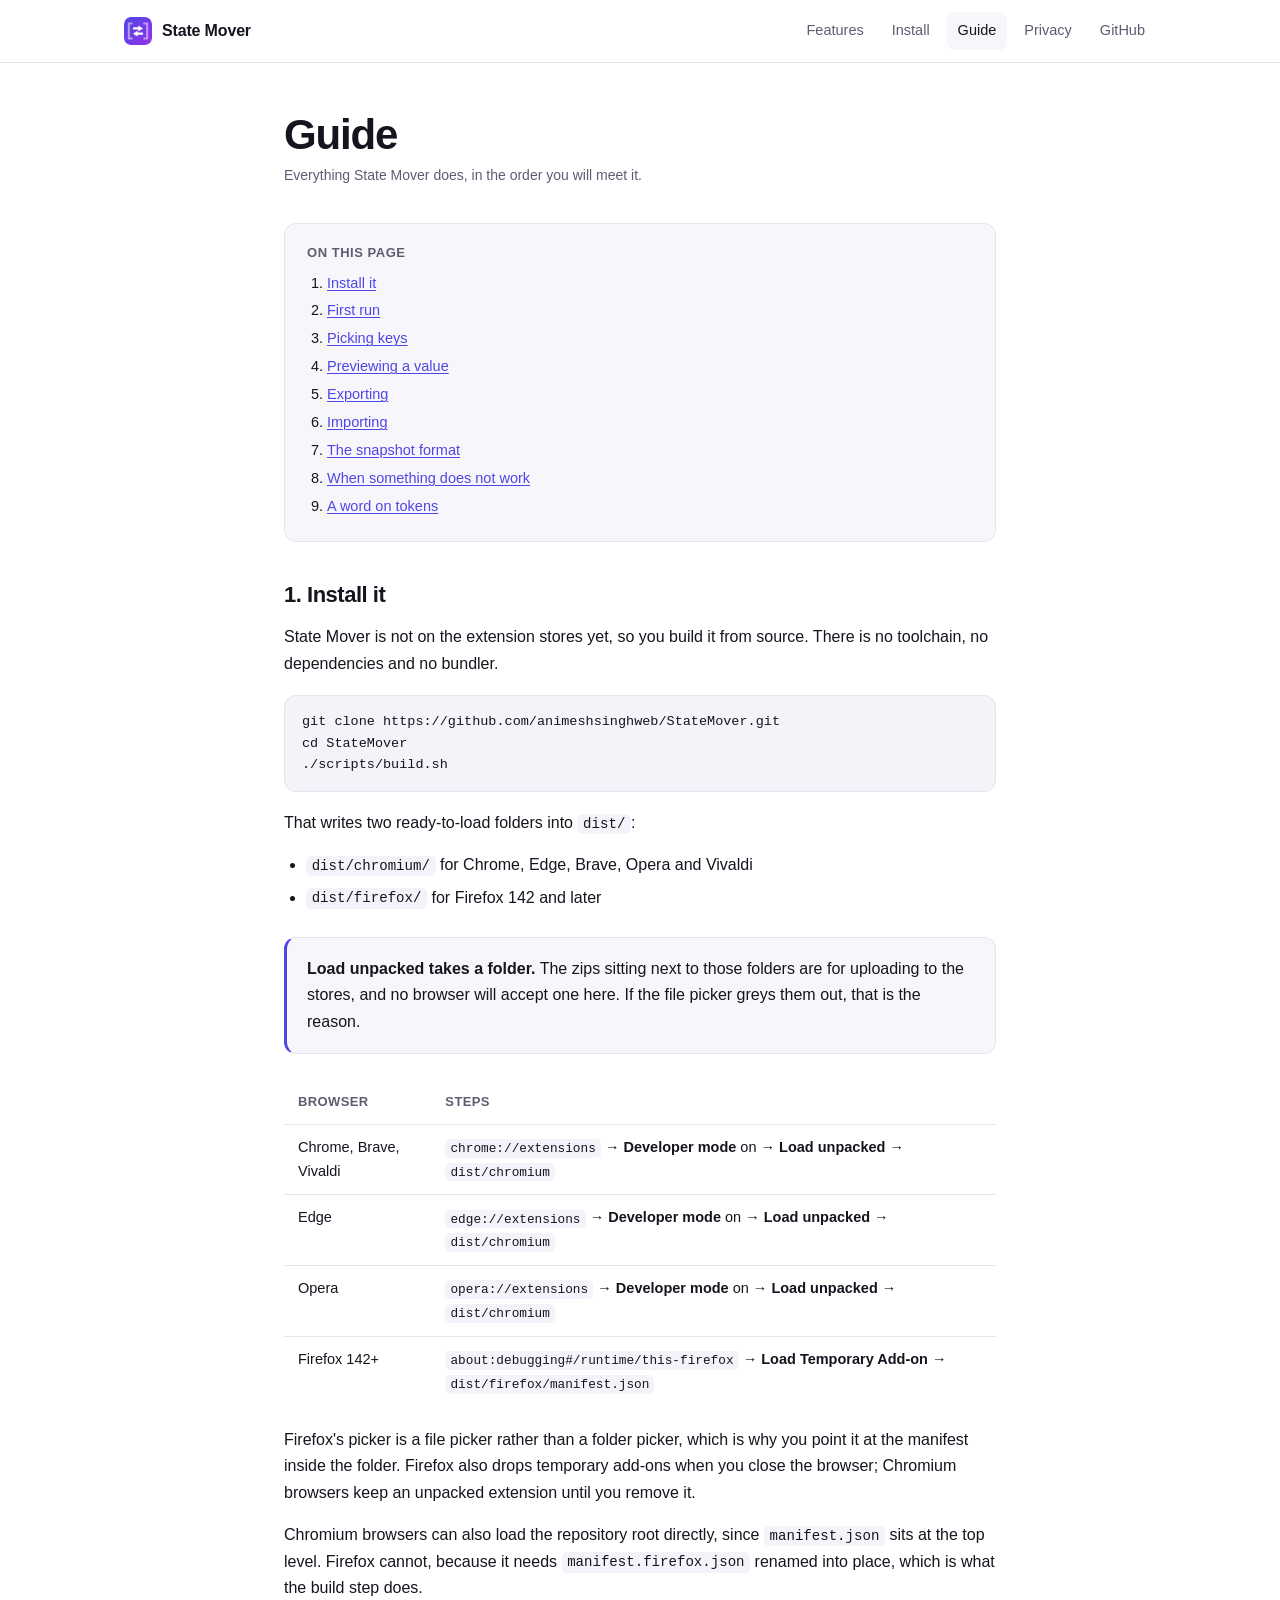
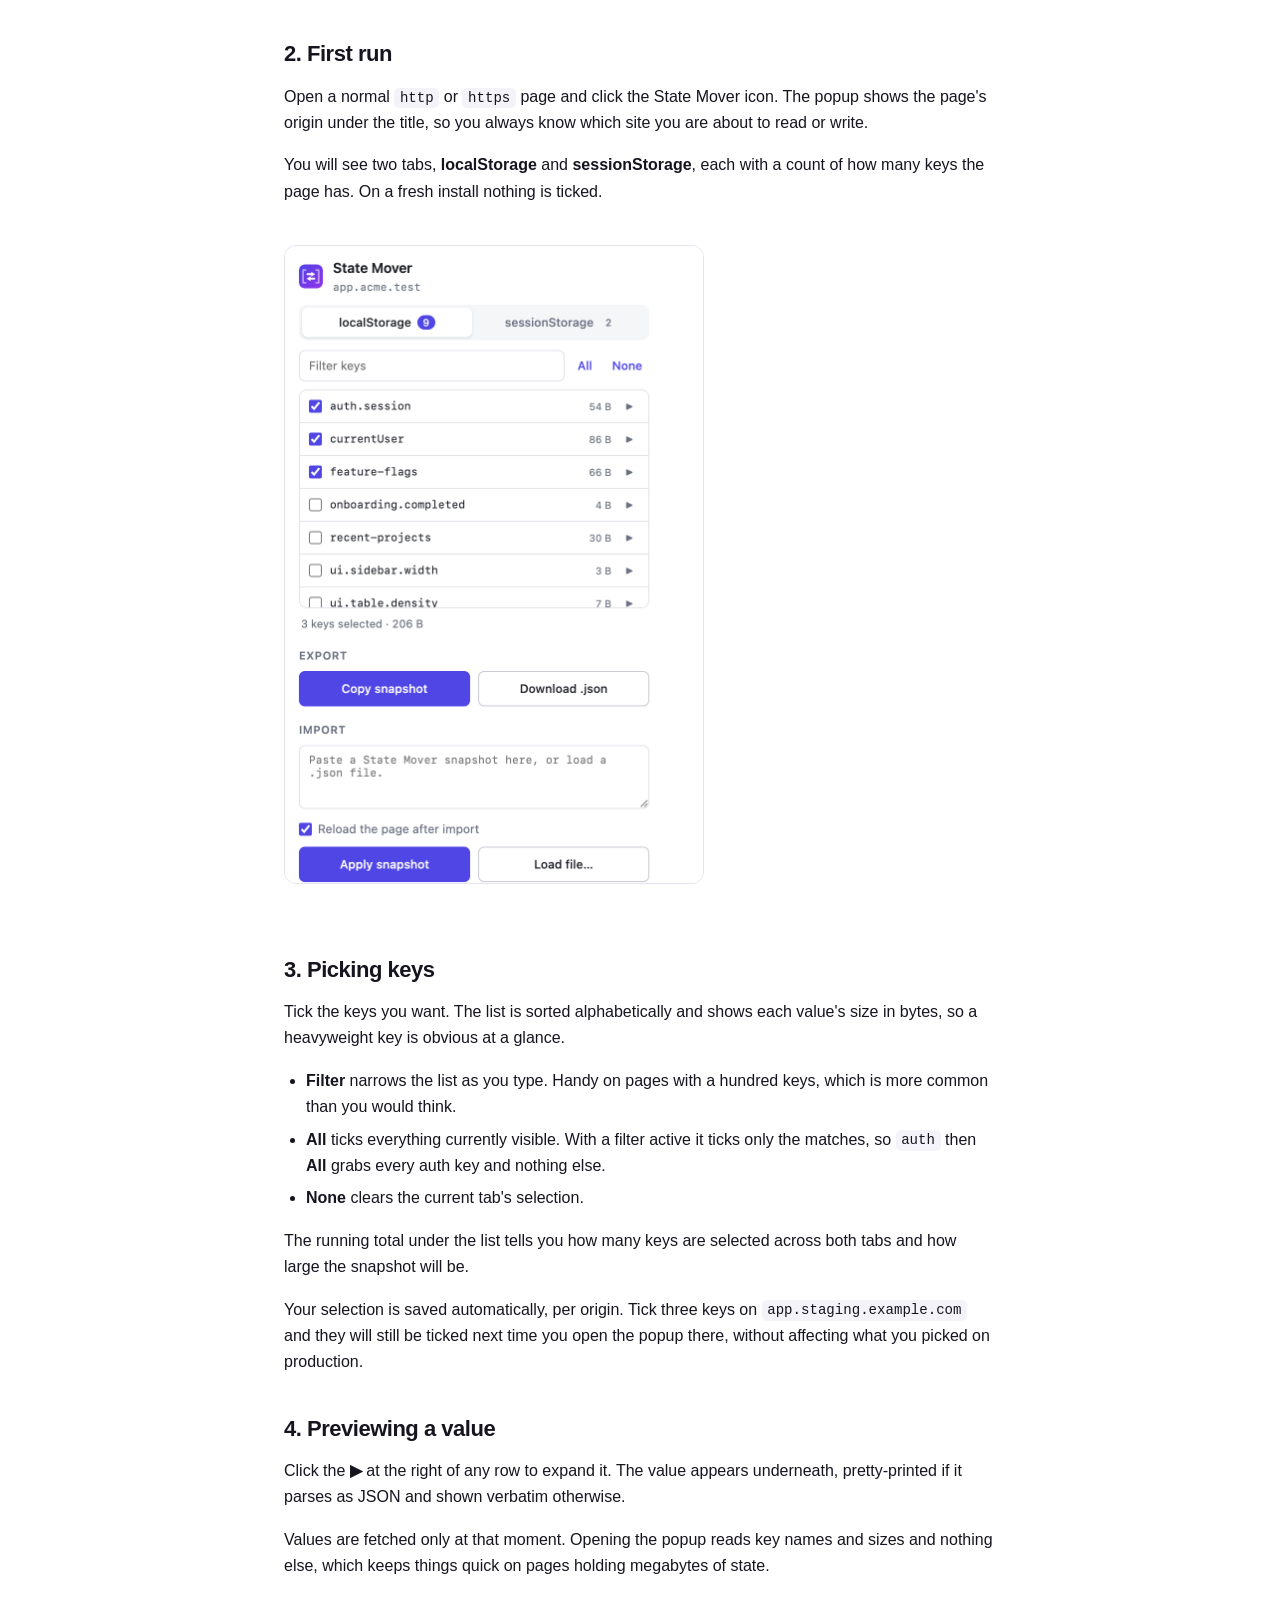
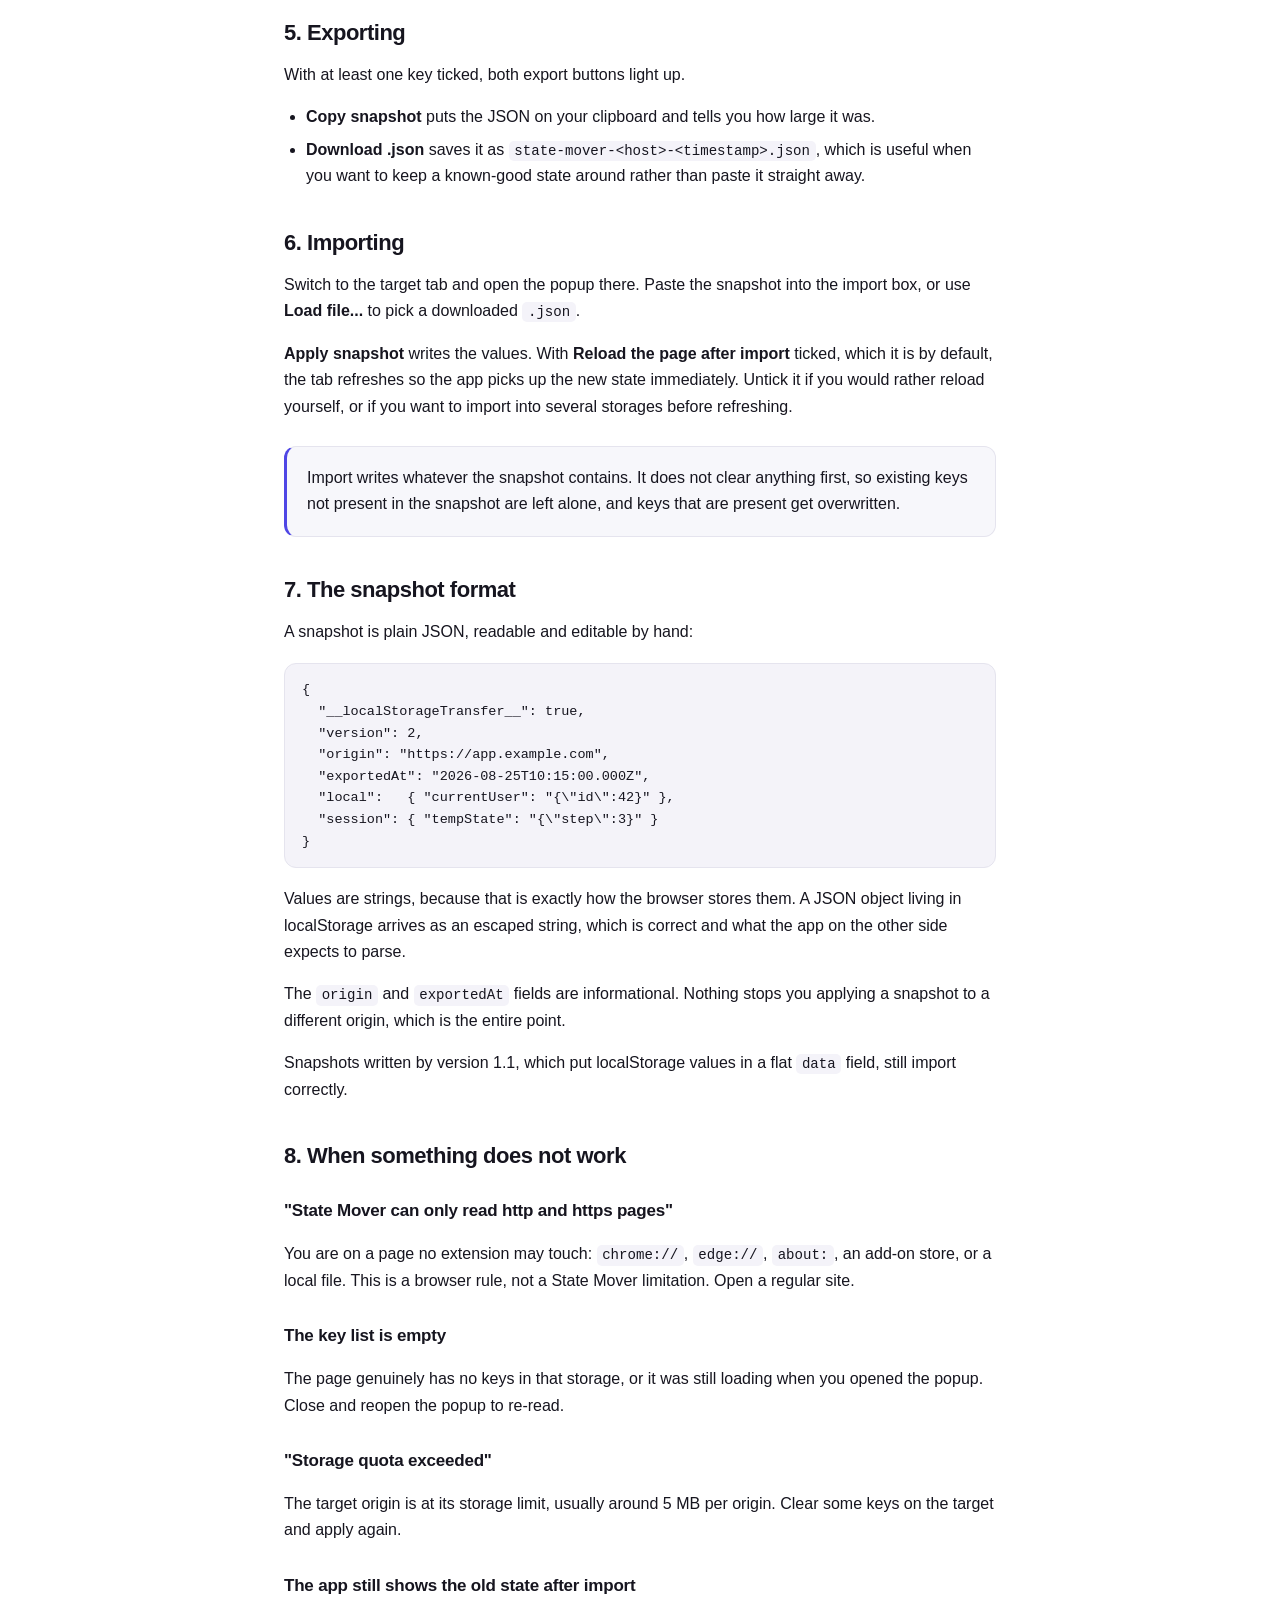
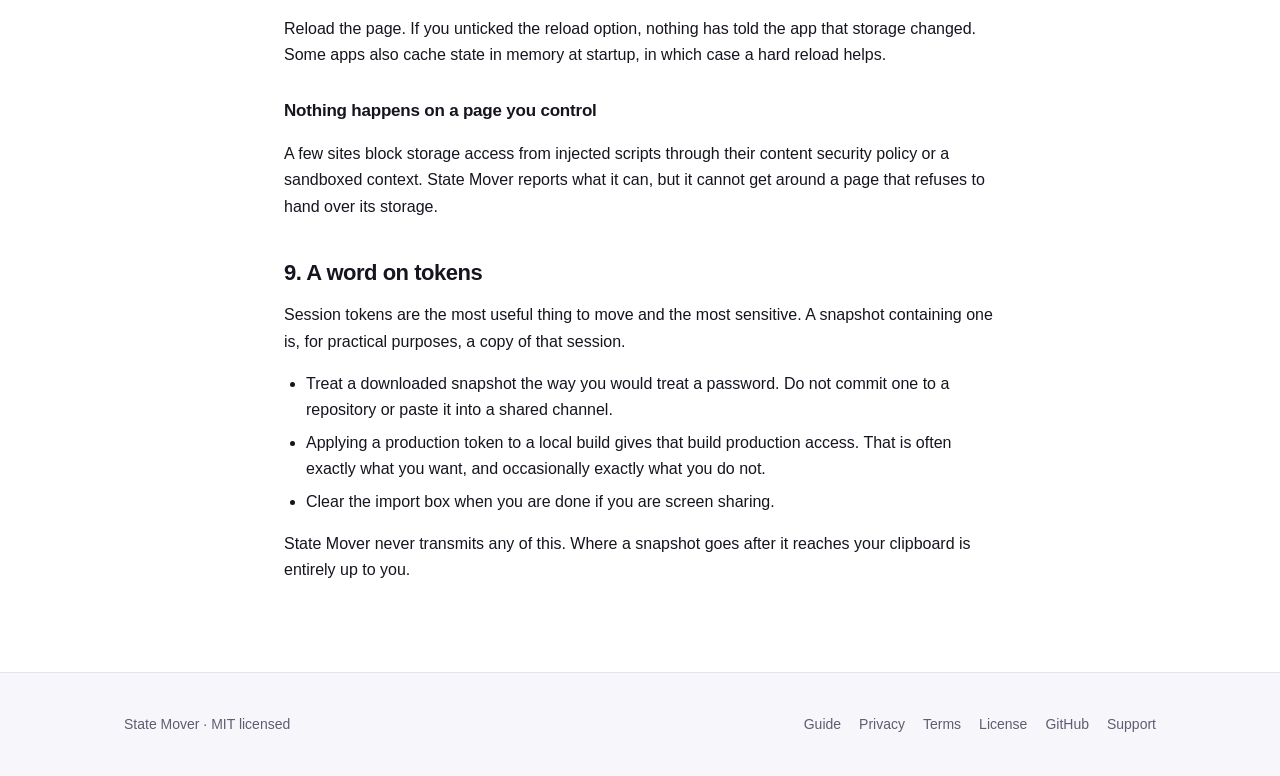
==== docs/guide.html @ 199f15c7 "Add the project site, and the legal pages the stores ask for Every extension store wants a reachable" ====
<!DOCTYPE html>
<html lang="en">
<head>
<meta charset="UTF-8">
<meta name="viewport" content="width=device-width, initial-scale=1">
<title>Guide - State Mover</title>
<meta name="description" content="How to install State Mover, pick keys, export a snapshot, import it on another origin, and what to do when something does not work.">
<link rel="canonical" href="https://animeshsinghweb.github.io/StateMover/guide.html">
<meta property="og:title" content="State Mover guide">
<meta property="og:description" content="Install, pick keys, export, import, and troubleshoot.">
<meta property="og:image" content="https://animeshsinghweb.github.io/StateMover/assets/og.png">
<meta name="twitter:card" content="summary_large_image">
<link rel="icon" href="assets/logo.svg" type="image/svg+xml">
<link rel="stylesheet" href="styles.css">
</head>
<body>

<header class="site-header">
    <div class="wrap">
        <a class="brand" href="./"><img src="assets/logo.svg" alt="">State Mover</a>
        <nav class="site-nav">
            <a href="./#features">Features</a>
            <a href="./#install">Install</a>
            <a href="guide.html" aria-current="page">Guide</a>
            <a href="privacy.html">Privacy</a>
            <a href="https://github.com/animeshsinghweb/StateMover">GitHub</a>
        </nav>
    </div>
</header>

<main class="doc">
<div class="wrap">

<h1>Guide</h1>
<p class="updated">Everything State Mover does, in the order you will meet it.</p>

<nav class="toc">
    <strong>On this page</strong>
    <ol>
        <li><a href="#install">Install it</a></li>
        <li><a href="#first-run">First run</a></li>
        <li><a href="#picking">Picking keys</a></li>
        <li><a href="#preview">Previewing a value</a></li>
        <li><a href="#export">Exporting</a></li>
        <li><a href="#import">Importing</a></li>
        <li><a href="#format">The snapshot format</a></li>
        <li><a href="#troubleshooting">When something does not work</a></li>
        <li><a href="#safety">A word on tokens</a></li>
    </ol>
</nav>

<section id="install">
<h2>1. Install it</h2>

<p>State Mover is not on the extension stores yet, so you build it from source. There is no toolchain, no dependencies and no bundler.</p>

<pre><code>git clone https://github.com/animeshsinghweb/StateMover.git
cd StateMover
./scripts/build.sh</code></pre>

<p>That writes two ready-to-load folders into <code>dist/</code>:</p>

<ul>
    <li><code>dist/chromium/</code> for Chrome, Edge, Brave, Opera and Vivaldi</li>
    <li><code>dist/firefox/</code> for Firefox 142 and later</li>
</ul>

<div class="callout">
<p><strong>Load unpacked takes a folder.</strong> The zips sitting next to those
folders are for uploading to the stores, and no browser will accept one here. If
the file picker greys them out, that is the reason.</p>
</div>

<div class="table-scroll">
<table>
    <thead><tr><th>Browser</th><th>Steps</th></tr></thead>
    <tbody>
        <tr><td>Chrome, Brave, Vivaldi</td><td><code>chrome://extensions</code> &rarr; <strong>Developer mode</strong> on &rarr; <strong>Load unpacked</strong> &rarr; <code>dist/chromium</code></td></tr>
        <tr><td>Edge</td><td><code>edge://extensions</code> &rarr; <strong>Developer mode</strong> on &rarr; <strong>Load unpacked</strong> &rarr; <code>dist/chromium</code></td></tr>
        <tr><td>Opera</td><td><code>opera://extensions</code> &rarr; <strong>Developer mode</strong> on &rarr; <strong>Load unpacked</strong> &rarr; <code>dist/chromium</code></td></tr>
        <tr><td>Firefox 142+</td><td><code>about:debugging#/runtime/this-firefox</code> &rarr; <strong>Load Temporary Add-on</strong> &rarr; <code>dist/firefox/manifest.json</code></td></tr>
    </tbody>
</table>
</div>

<p>Firefox's picker is a file picker rather than a folder picker, which is why you point it at the manifest inside the folder. Firefox also drops temporary add-ons when you close the browser; Chromium browsers keep an unpacked extension until you remove it.</p>

<p>Chromium browsers can also load the repository root directly, since <code>manifest.json</code> sits at the top level. Firefox cannot, because it needs <code>manifest.firefox.json</code> renamed into place, which is what the build step does.</p>
</section>

<section id="first-run">
<h2>2. First run</h2>

<p>Open a normal <code>http</code> or <code>https</code> page and click the State Mover icon. The popup shows the page's origin under the title, so you always know which site you are about to read or write.</p>

<p>You will see two tabs, <strong>localStorage</strong> and <strong>sessionStorage</strong>, each with a count of how many keys the page has. On a fresh install nothing is ticked.</p>

<img src="assets/popup.png" width="420" height="640" alt="The State Mover popup showing the localStorage tab with a filter box, a scrollable list of keys with checkboxes and byte sizes, and Export and Import sections below." style="border:1px solid var(--border);border-radius:12px;margin:24px 0">
</section>

<section id="picking">
<h2>3. Picking keys</h2>

<p>Tick the keys you want. The list is sorted alphabetically and shows each value's size in bytes, so a heavyweight key is obvious at a glance.</p>

<ul>
    <li><strong>Filter</strong> narrows the list as you type. Handy on pages with a hundred keys, which is more common than you would think.</li>
    <li><strong>All</strong> ticks everything currently visible. With a filter active it ticks only the matches, so <code>auth</code> then <strong>All</strong> grabs every auth key and nothing else.</li>
    <li><strong>None</strong> clears the current tab's selection.</li>
</ul>

<p>The running total under the list tells you how many keys are selected across both tabs and how large the snapshot will be.</p>

<p>Your selection is saved automatically, per origin. Tick three keys on <code>app.staging.example.com</code> and they will still be ticked next time you open the popup there, without affecting what you picked on production.</p>
</section>

<section id="preview">
<h2>4. Previewing a value</h2>

<p>Click the <strong>&#9654;</strong> at the right of any row to expand it. The value appears underneath, pretty-printed if it parses as JSON and shown verbatim otherwise.</p>

<p>Values are fetched only at that moment. Opening the popup reads key names and sizes and nothing else, which keeps things quick on pages holding megabytes of state.</p>
</section>

<section id="export">
<h2>5. Exporting</h2>

<p>With at least one key ticked, both export buttons light up.</p>

<ul>
    <li><strong>Copy snapshot</strong> puts the JSON on your clipboard and tells you how large it was.</li>
    <li><strong>Download .json</strong> saves it as <code>state-mover-&lt;host&gt;-&lt;timestamp&gt;.json</code>, which is useful when you want to keep a known-good state around rather than paste it straight away.</li>
</ul>
</section>

<section id="import">
<h2>6. Importing</h2>

<p>Switch to the target tab and open the popup there. Paste the snapshot into the import box, or use <strong>Load file...</strong> to pick a downloaded <code>.json</code>.</p>

<p><strong>Apply snapshot</strong> writes the values. With <strong>Reload the page after import</strong> ticked, which it is by default, the tab refreshes so the app picks up the new state immediately. Untick it if you would rather reload yourself, or if you want to import into several storages before refreshing.</p>

<div class="callout">
<p>Import writes whatever the snapshot contains. It does not clear anything first,
so existing keys not present in the snapshot are left alone, and keys that are
present get overwritten.</p>
</div>
</section>

<section id="format">
<h2>7. The snapshot format</h2>

<p>A snapshot is plain JSON, readable and editable by hand:</p>

<pre><code>{
  "__localStorageTransfer__": true,
  "version": 2,
  "origin": "https://app.example.com",
  "exportedAt": "2026-08-25T10:15:00.000Z",
  "local":   { "currentUser": "{\"id\":42}" },
  "session": { "tempState": "{\"step\":3}" }
}</code></pre>

<p>Values are strings, because that is exactly how the browser stores them. A JSON object living in localStorage arrives as an escaped string, which is correct and what the app on the other side expects to parse.</p>

<p>The <code>origin</code> and <code>exportedAt</code> fields are informational. Nothing stops you applying a snapshot to a different origin, which is the entire point.</p>

<p>Snapshots written by version 1.1, which put localStorage values in a flat <code>data</code> field, still import correctly.</p>
</section>

<section id="troubleshooting">
<h2>8. When something does not work</h2>

<h3>"State Mover can only read http and https pages"</h3>
<p>You are on a page no extension may touch: <code>chrome://</code>, <code>edge://</code>, <code>about:</code>, an add-on store, or a local file. This is a browser rule, not a State Mover limitation. Open a regular site.</p>

<h3>The key list is empty</h3>
<p>The page genuinely has no keys in that storage, or it was still loading when you opened the popup. Close and reopen the popup to re-read.</p>

<h3>"Storage quota exceeded"</h3>
<p>The target origin is at its storage limit, usually around 5 MB per origin. Clear some keys on the target and apply again.</p>

<h3>The app still shows the old state after import</h3>
<p>Reload the page. If you unticked the reload option, nothing has told the app that storage changed. Some apps also cache state in memory at startup, in which case a hard reload helps.</p>

<h3>Nothing happens on a page you control</h3>
<p>A few sites block storage access from injected scripts through their content security policy or a sandboxed context. State Mover reports what it can, but it cannot get around a page that refuses to hand over its storage.</p>
</section>

<section id="safety">
<h2>9. A word on tokens</h2>

<p>Session tokens are the most useful thing to move and the most sensitive. A snapshot containing one is, for practical purposes, a copy of that session.</p>

<ul>
    <li>Treat a downloaded snapshot the way you would treat a password. Do not commit one to a repository or paste it into a shared channel.</li>
    <li>Applying a production token to a local build gives that build production access. That is often exactly what you want, and occasionally exactly what you do not.</li>
    <li>Clear the import box when you are done if you are screen sharing.</li>
</ul>

<p>State Mover never transmits any of this. Where a snapshot goes after it reaches your clipboard is entirely up to you.</p>
</section>

</div>
</main>

<footer class="site-footer">
    <div class="wrap">
        <span>State Mover &middot; MIT licensed</span>
        <nav class="footer-links">
            <a href="guide.html">Guide</a>
            <a href="privacy.html">Privacy</a>
            <a href="terms.html">Terms</a>
            <a href="license.html">License</a>
            <a href="https://github.com/animeshsinghweb/StateMover">GitHub</a>
            <a href="https://github.com/animeshsinghweb/StateMover/issues">Support</a>
        </nav>
    </div>
</footer>

</body>
</html>
---- docs/styles.css ----
:root {
    color-scheme: light dark;
    --bg: #ffffff;
    --bg-sunken: #f7f7fb;
    --bg-raised: #ffffff;
    --border: #e5e4ee;
    --text: #16151f;
    --text-muted: #5f5c72;
    --accent: #4f46e5;
    --accent-strong: #4338ca;
    --accent-soft: #f0eeff;
    --code-bg: #f4f3f9;
    --shadow: 0 1px 2px rgb(20 16 50 / .05), 0 12px 32px -14px rgb(20 16 50 / .16);
    --radius: 12px;
    --maxw: 1080px;
}

@media (prefers-color-scheme: dark) {
    :root {
        --bg: #121116;
        --bg-sunken: #1a1922;
        --bg-raised: #1c1b25;
        --border: #2f2e3c;
        --text: #e9e8ef;
        --text-muted: #9c99ad;
        --accent: #8b83f7;
        --accent-strong: #a49df9;
        --accent-soft: #221f3a;
        --code-bg: #201f2b;
        --shadow: 0 1px 2px rgb(0 0 0 / .3), 0 12px 32px -14px rgb(0 0 0 / .6);
    }
}

* { box-sizing: border-box; }

html { scroll-behavior: smooth; }
@media (prefers-reduced-motion: reduce) { html { scroll-behavior: auto; } }

body {
    margin: 0;
    background: var(--bg);
    color: var(--text);
    font: 16px/1.65 -apple-system, BlinkMacSystemFont, "Segoe UI", Roboto, Ubuntu, sans-serif;
    -webkit-font-smoothing: antialiased;
}

.wrap { width: 100%; max-width: var(--maxw); margin: 0 auto; padding: 0 24px; }

a { color: var(--accent); text-decoration-thickness: 1px; text-underline-offset: 2px; }
a:hover { color: var(--accent-strong); }

code, pre, kbd {
    font-family: ui-monospace, SFMono-Regular, Menlo, Consolas, monospace;
}

code {
    padding: 0.15em 0.4em;
    border-radius: 5px;
    background: var(--code-bg);
    font-size: 0.88em;
}

pre {
    margin: 18px 0;
    padding: 15px 17px;
    border: 1px solid var(--border);
    border-radius: var(--radius);
    background: var(--code-bg);
    overflow-x: auto;
    font-size: 13.5px;
    line-height: 1.6;
}

pre code { padding: 0; background: none; font-size: inherit; }

kbd {
    padding: 2px 6px;
    border: 1px solid var(--border);
    border-bottom-width: 2px;
    border-radius: 5px;
    background: var(--bg-raised);
    font-size: 0.85em;
}

img { max-width: 100%; height: auto; }

/* --- Header --- */

.site-header {
    position: sticky;
    top: 0;
    z-index: 10;
    background: color-mix(in srgb, var(--bg) 88%, transparent);
    backdrop-filter: saturate(180%) blur(12px);
    border-bottom: 1px solid var(--border);
}

.site-header .wrap {
    display: flex;
    align-items: center;
    gap: 16px;
    height: 62px;
}

.brand {
    display: flex;
    align-items: center;
    gap: 10px;
    font-weight: 650;
    color: var(--text);
    text-decoration: none;
    letter-spacing: -0.01em;
}

.brand img { width: 28px; height: 28px; border-radius: 7px; }

.site-nav { margin-left: auto; display: flex; align-items: center; gap: 6px; flex-wrap: wrap; }

.site-nav a {
    padding: 7px 11px;
    border-radius: 8px;
    color: var(--text-muted);
    font-size: 14.5px;
    font-weight: 500;
    text-decoration: none;
}

.site-nav a:hover { background: var(--bg-sunken); color: var(--text); }
.site-nav a[aria-current="page"] { color: var(--text); background: var(--bg-sunken); }

/* --- Buttons --- */

.btn {
    display: inline-flex;
    align-items: center;
    gap: 8px;
    padding: 11px 20px;
    border: 1px solid var(--border);
    border-radius: 10px;
    background: var(--bg-raised);
    color: var(--text);
    font-size: 15px;
    font-weight: 550;
    text-decoration: none;
    white-space: nowrap;
}

.btn:hover { border-color: var(--text-muted); color: var(--text); }

.btn-primary {
    background: var(--accent);
    border-color: var(--accent);
    color: #ffffff;
}

.btn-primary:hover { background: var(--accent-strong); border-color: var(--accent-strong); color: #ffffff; }

/* --- Hero --- */

.hero { padding: 76px 0 56px; text-align: center; }

.hero h1 {
    margin: 0 0 18px;
    font-size: clamp(34px, 6vw, 56px);
    line-height: 1.07;
    letter-spacing: -0.03em;
    font-weight: 700;
}

.hero h1 em {
    font-style: normal;
    background: linear-gradient(96deg, #4f46e5, #9333ea);
    -webkit-background-clip: text;
    background-clip: text;
    color: transparent;
}

.hero .lede {
    max-width: 620px;
    margin: 0 auto 30px;
    font-size: clamp(17px, 2.2vw, 20px);
    color: var(--text-muted);
}

.hero-actions {
    display: flex;
    justify-content: center;
    gap: 12px;
    flex-wrap: wrap;
    margin-bottom: 12px;
}

.hero-note { font-size: 13.5px; color: var(--text-muted); }

.hero-shot {
    margin: 48px auto 0;
    width: 100%;
    max-width: 760px;
    border-radius: var(--radius);
    border: 1px solid var(--border);
    box-shadow: var(--shadow);
    display: block;
    overflow: hidden;
}

/* --- Sections --- */

section { padding: 56px 0; }
section + section { border-top: 1px solid var(--border); }

h2 {
    margin: 0 0 10px;
    font-size: clamp(24px, 3.4vw, 32px);
    line-height: 1.2;
    letter-spacing: -0.022em;
    font-weight: 680;
}

.section-lede { margin: 0 0 32px; color: var(--text-muted); max-width: 640px; }

h3 { margin: 32px 0 8px; font-size: 19px; letter-spacing: -0.012em; font-weight: 640; }

.grid {
    display: grid;
    grid-template-columns: repeat(auto-fit, minmax(250px, 1fr));
    gap: 18px;
}

.card {
    padding: 22px;
    border: 1px solid var(--border);
    border-radius: var(--radius);
    background: var(--bg-raised);
}

.card h3 { margin: 0 0 6px; font-size: 16.5px; }
.card p { margin: 0; color: var(--text-muted); font-size: 14.5px; line-height: 1.6; }

.card-icon {
    display: grid;
    place-items: center;
    width: 34px;
    height: 34px;
    margin-bottom: 13px;
    border-radius: 9px;
    background: var(--accent-soft);
    color: var(--accent);
}

.card-icon svg { width: 18px; height: 18px; }

/* --- Steps --- */

.steps { counter-reset: step; display: grid; gap: 20px; margin: 0; padding: 0; list-style: none; }

.steps li {
    counter-increment: step;
    display: grid;
    grid-template-columns: 34px 1fr;
    gap: 15px;
    align-items: start;
}

.steps li::before {
    content: counter(step);
    display: grid;
    place-items: center;
    width: 34px;
    height: 34px;
    border-radius: 999px;
    background: var(--accent);
    color: #ffffff;
    font-size: 14px;
    font-weight: 650;
}

.steps li > div > strong { display: block; margin-bottom: 2px; }
.steps li p { margin: 0; color: var(--text-muted); font-size: 15px; }

/* --- Tables --- */

.table-scroll { overflow-x: auto; margin: 20px 0; }

table {
    width: 100%;
    border-collapse: collapse;
    font-size: 14.5px;
}

th, td {
    padding: 11px 14px;
    text-align: left;
    border-bottom: 1px solid var(--border);
    vertical-align: top;
}

th { font-weight: 620; font-size: 13px; letter-spacing: 0.03em; text-transform: uppercase; color: var(--text-muted); }
tbody tr:last-child td { border-bottom: 0; }

/* --- Callout --- */

.callout {
    margin: 26px 0;
    padding: 18px 20px;
    border: 1px solid var(--border);
    border-left: 3px solid var(--accent);
    border-radius: var(--radius);
    background: var(--bg-sunken);
}

.callout p:first-child { margin-top: 0; }
.callout p:last-child { margin-bottom: 0; }

/* --- Doc pages --- */

.doc { padding: 48px 0 72px; }
.doc > .wrap { max-width: 760px; }
.doc h1 { margin: 0 0 6px; font-size: clamp(30px, 5vw, 42px); letter-spacing: -0.028em; line-height: 1.12; }
.doc .updated { margin: 0 0 36px; color: var(--text-muted); font-size: 14px; }
.doc h2 { margin: 40px 0 10px; font-size: 22px; padding-top: 0; border: 0; }
.doc h3 { margin: 28px 0 6px; font-size: 17px; }
.doc p, .doc li { color: var(--text); overflow-wrap: break-word; }
.doc a { overflow-wrap: anywhere; }
.doc ul, .doc ol { padding-left: 22px; }
.doc li { margin: 6px 0; }
.doc section { padding: 0; border: 0; }

.toc {
    margin: 0 0 40px;
    padding: 18px 22px;
    border: 1px solid var(--border);
    border-radius: var(--radius);
    background: var(--bg-sunken);
}

.toc strong { display: block; margin-bottom: 8px; font-size: 13px; letter-spacing: 0.04em; text-transform: uppercase; color: var(--text-muted); }
.toc ol { margin: 0; padding-left: 20px; }
.toc li { margin: 4px 0; font-size: 14.5px; }

/* --- Footer --- */

.site-footer {
    padding: 40px 0;
    border-top: 1px solid var(--border);
    background: var(--bg-sunken);
    font-size: 14px;
    color: var(--text-muted);
}

.site-footer .wrap { display: flex; gap: 20px; flex-wrap: wrap; align-items: center; }
.footer-links { margin-left: auto; display: flex; gap: 18px; flex-wrap: wrap; }
.site-footer a { color: var(--text-muted); text-decoration: none; }
.site-footer a:hover { color: var(--text); text-decoration: underline; }

@media (max-width: 620px) {
    .site-header .wrap { height: auto; padding-top: 10px; padding-bottom: 10px; flex-wrap: wrap; }
    .site-nav { margin-left: 0; width: 100%; }
    .hero { padding: 48px 0 40px; }
    .footer-links { margin-left: 0; }
}
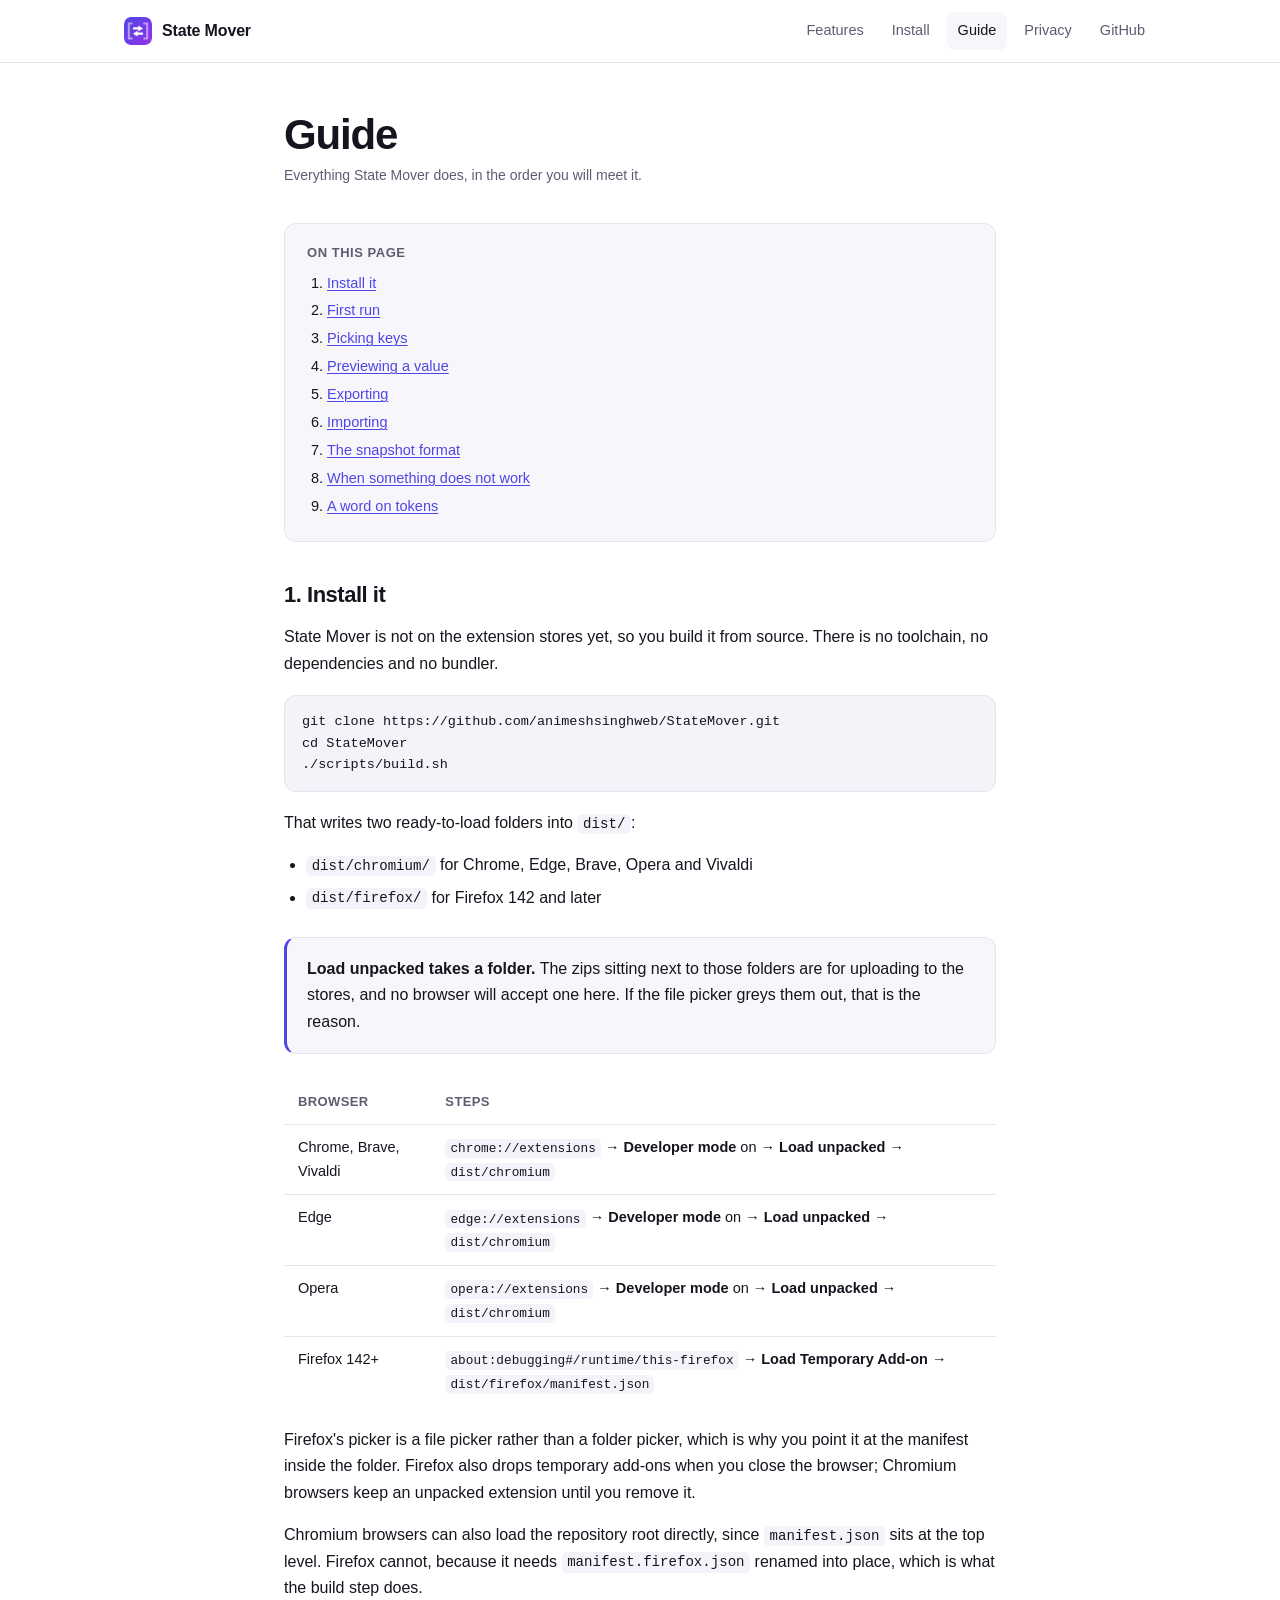
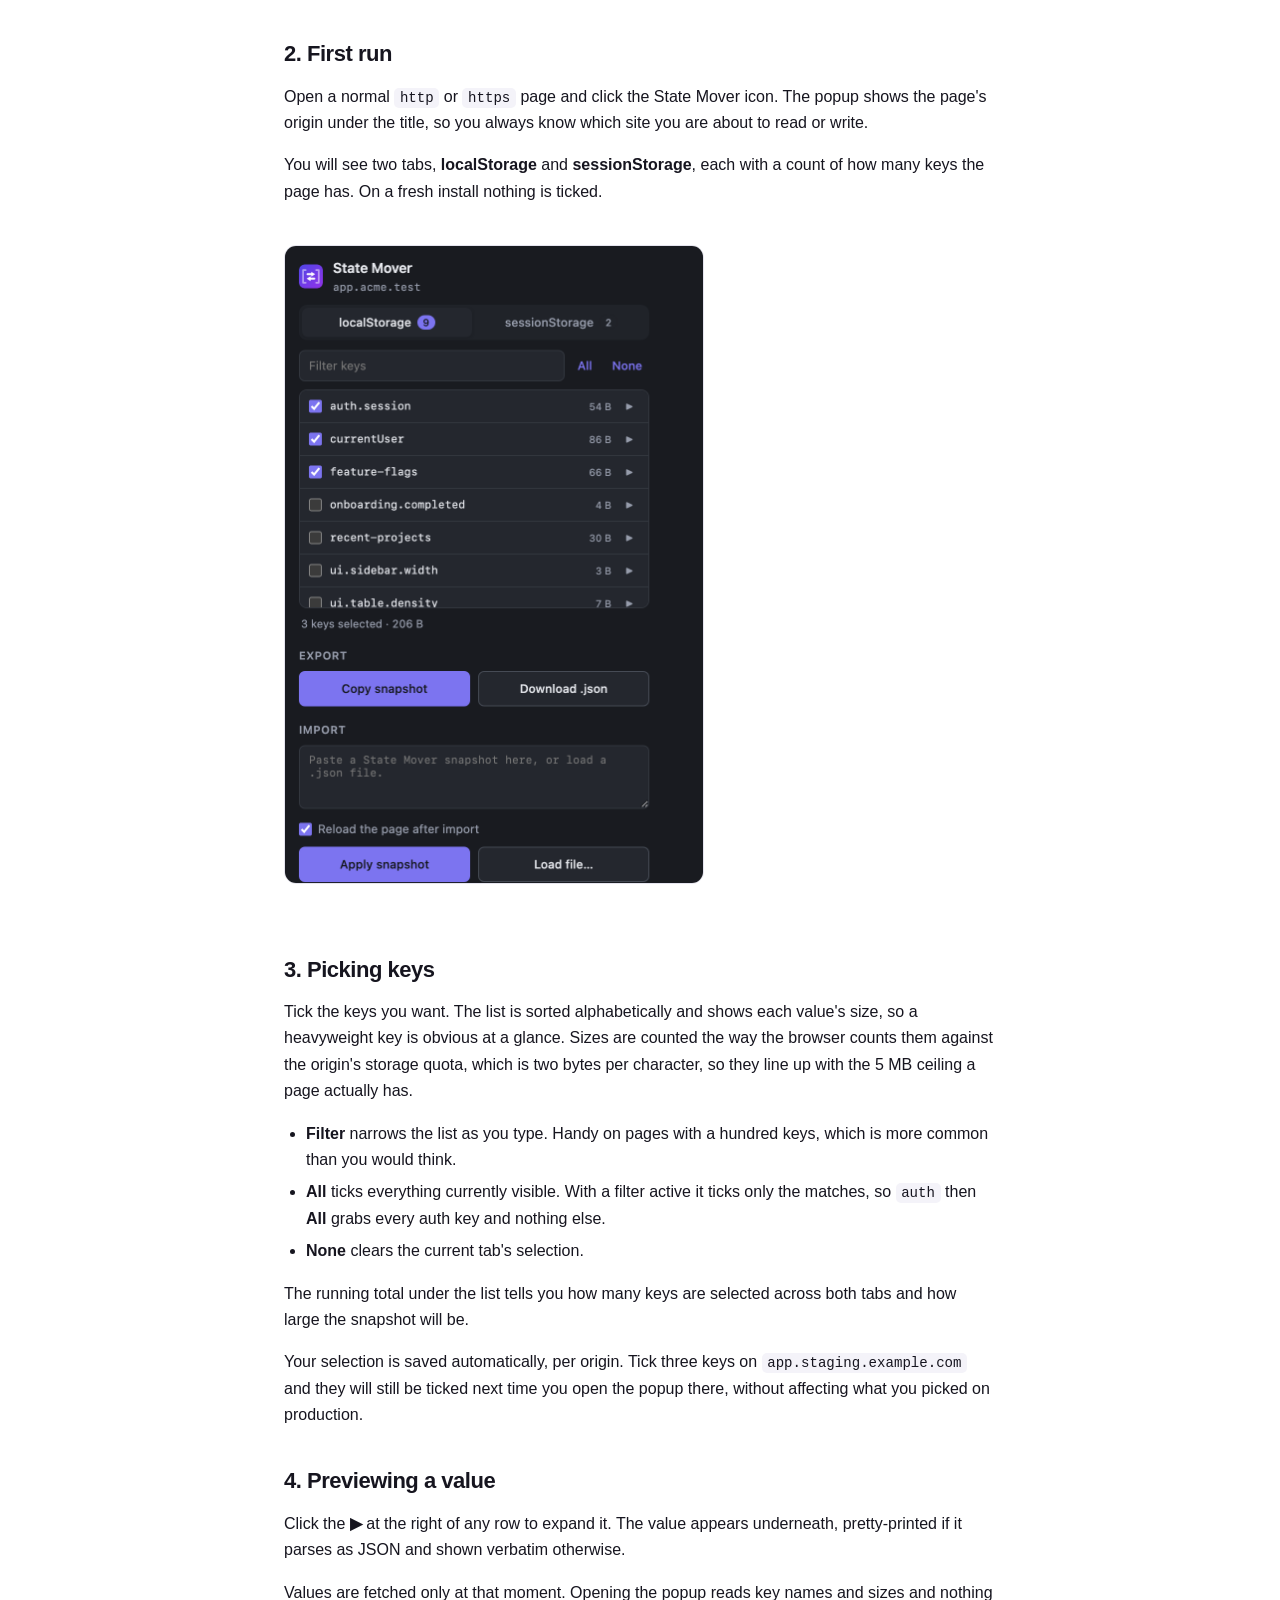
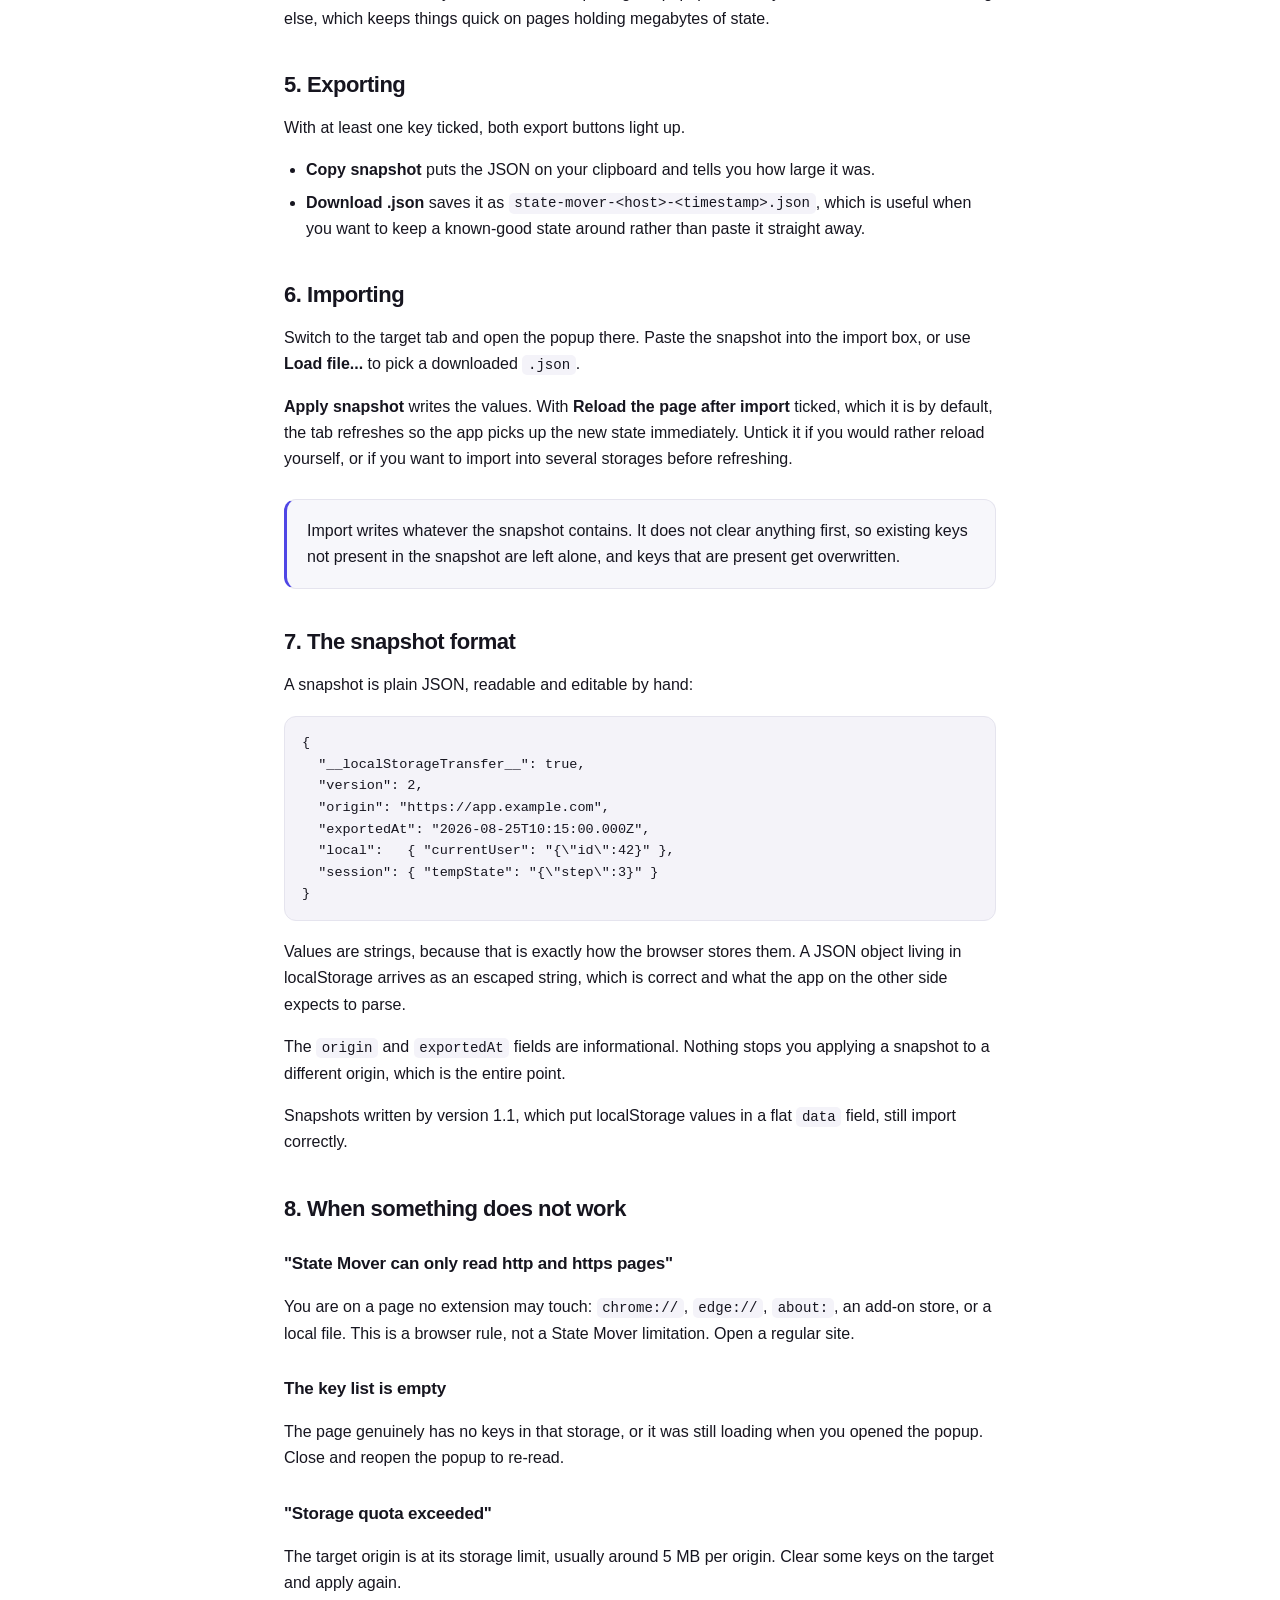
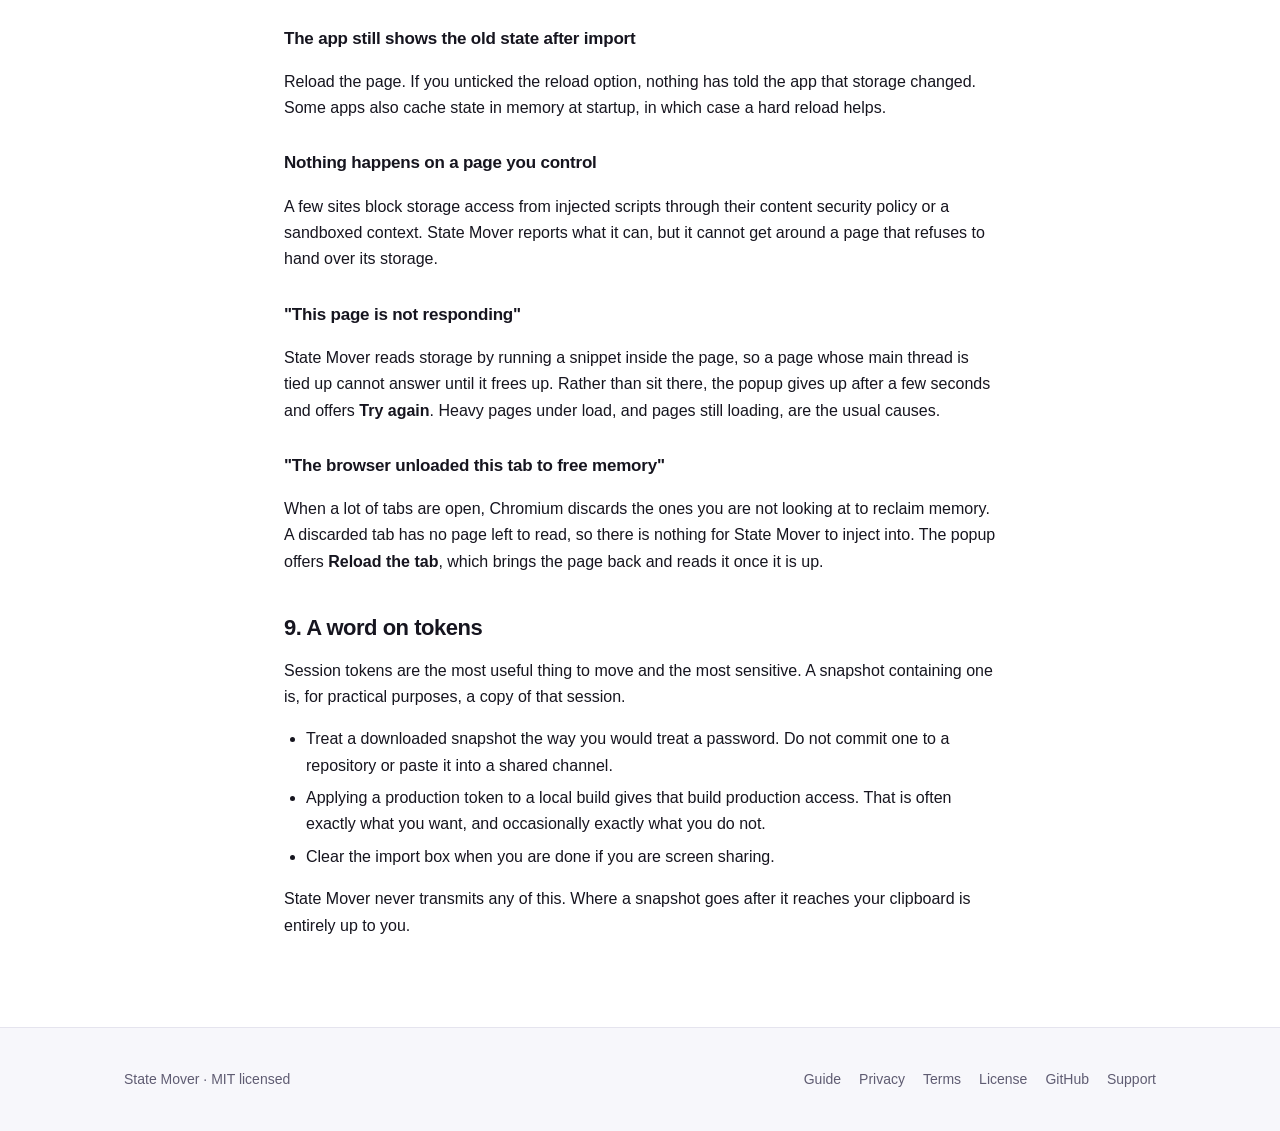
==== commit 5e082ea4: "Stop the popup hanging when a page or tab cannot answer Nothing the popup did was bounded. Reading s" ====
--- a/docs/guide.html
+++ b/docs/guide.html
@@ -5,10 +5,10 @@
 <meta name="viewport" content="width=device-width, initial-scale=1">
 <title>Guide - State Mover</title>
 <meta name="description" content="How to install State Mover, pick keys, export a snapshot, import it on another origin, and what to do when something does not work.">
-<link rel="canonical" href="https://animeshsinghweb.github.io/StateMover/guide.html">
+<link rel="canonical" href="https://animeshsingh.in/StateMover/guide.html">
 <meta property="og:title" content="State Mover guide">
 <meta property="og:description" content="Install, pick keys, export, import, and troubleshoot.">
-<meta property="og:image" content="https://animeshsinghweb.github.io/StateMover/assets/og.png">
+<meta property="og:image" content="https://animeshsingh.in/StateMover/assets/og.png">
 <meta name="twitter:card" content="summary_large_image">
 <link rel="icon" href="assets/logo.svg" type="image/svg+xml">
 <link rel="stylesheet" href="styles.css">
@@ -101,7 +101,7 @@
 <section id="picking">
 <h2>3. Picking keys</h2>
 
-<p>Tick the keys you want. The list is sorted alphabetically and shows each value's size in bytes, so a heavyweight key is obvious at a glance.</p>
+<p>Tick the keys you want. The list is sorted alphabetically and shows each value's size, so a heavyweight key is obvious at a glance. Sizes are counted the way the browser counts them against the origin's storage quota, which is two bytes per character, so they line up with the 5 MB ceiling a page actually has.</p>
 
 <ul>
     <li><strong>Filter</strong> narrows the list as you type. Handy on pages with a hundred keys, which is more common than you would think.</li>
@@ -185,6 +185,12 @@
 
 <h3>Nothing happens on a page you control</h3>
 <p>A few sites block storage access from injected scripts through their content security policy or a sandboxed context. State Mover reports what it can, but it cannot get around a page that refuses to hand over its storage.</p>
+
+<h3>"This page is not responding"</h3>
+<p>State Mover reads storage by running a snippet inside the page, so a page whose main thread is tied up cannot answer until it frees up. Rather than sit there, the popup gives up after a few seconds and offers <strong>Try again</strong>. Heavy pages under load, and pages still loading, are the usual causes.</p>
+
+<h3>"The browser unloaded this tab to free memory"</h3>
+<p>When a lot of tabs are open, Chromium discards the ones you are not looking at to reclaim memory. A discarded tab has no page left to read, so there is nothing for State Mover to inject into. The popup offers <strong>Reload the tab</strong>, which brings the page back and reads it once it is up.</p>
 </section>
 
 <section id="safety">
